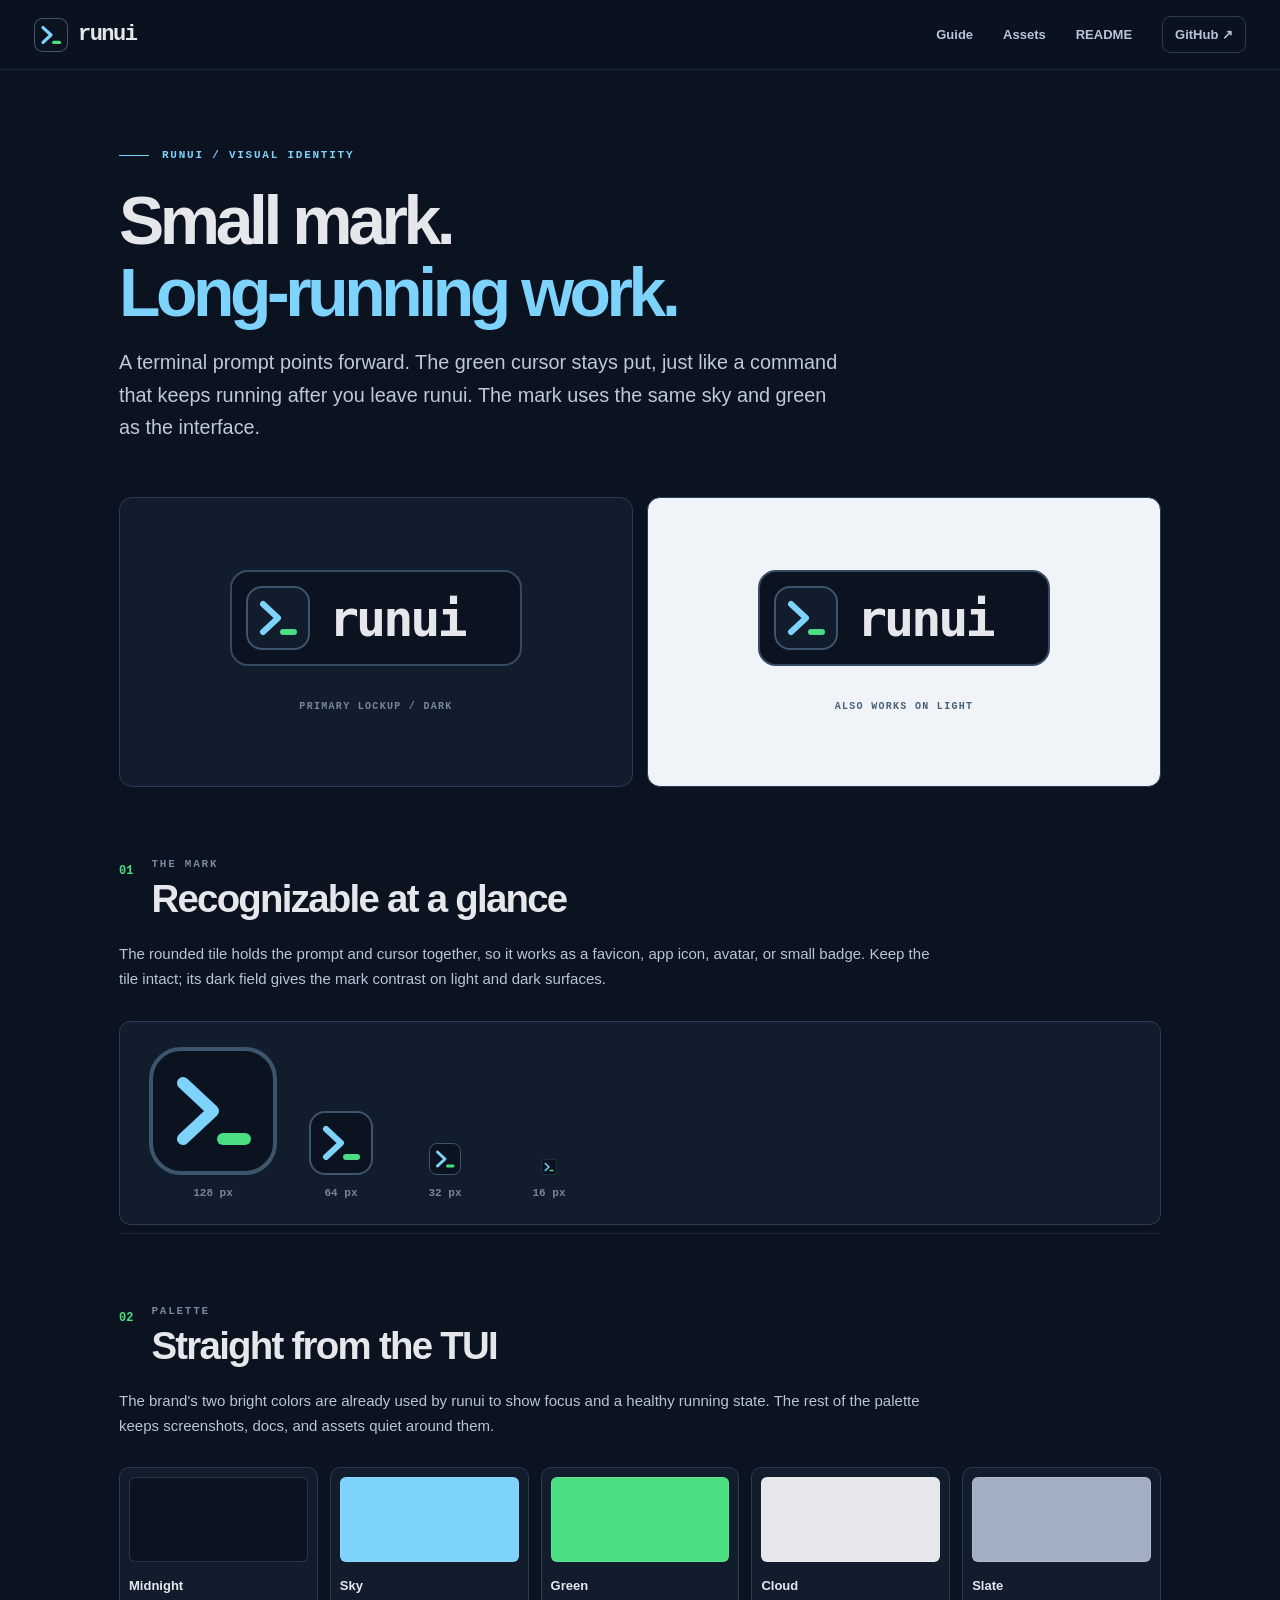
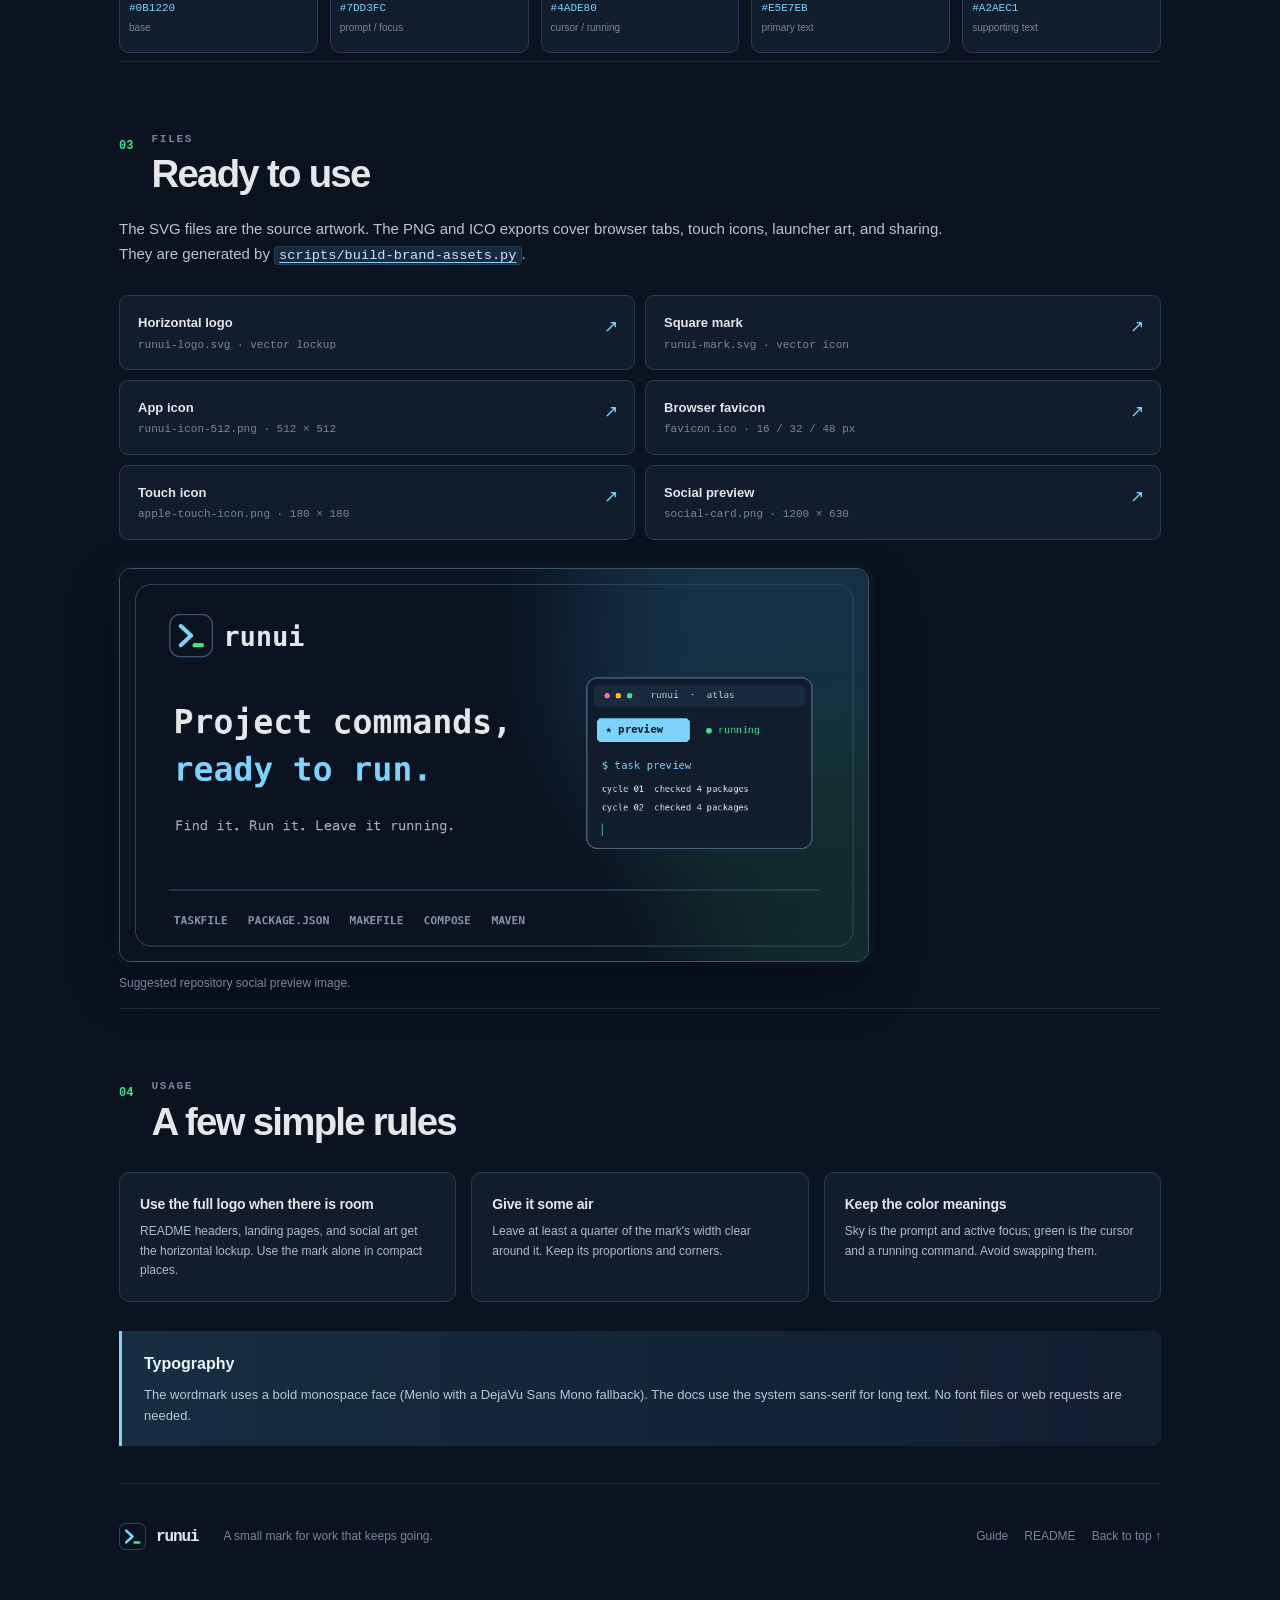
==== docs/brand.html @ 5b694c56 "docs: add illustrated guide and runui branding" ====
<!doctype html>
<html lang="en">
<head>
  <meta charset="utf-8">
  <meta name="viewport" content="width=device-width, initial-scale=1">
  <meta name="theme-color" content="#0b1220">
  <meta name="description" content="The runui brand kit: vector logo, icon, colors, favicon exports, and social preview.">
  <title>runui — brand kit</title>
  <link rel="icon" href="assets/runui-mark.svg" type="image/svg+xml">
  <link rel="alternate icon" href="assets/favicon.ico" sizes="any">
  <link rel="apple-touch-icon" href="assets/apple-touch-icon.png">
  <link rel="stylesheet" href="style.css">
</head>
<body>
  <a class="skip-link" href="#content">Skip to content</a>
  <header class="site-header">
    <div class="header-inner">
      <a class="wordmark" href="index.html" aria-label="runui guide"><img src="assets/runui-mark.svg" width="34" height="34" alt=""><span>runui</span></a>
      <nav aria-label="Top navigation">
        <a href="index.html">Guide</a>
        <a class="nav-secondary" href="#assets">Assets</a>
        <a class="nav-secondary" href="../README.md">README</a>
        <a class="github-link" href="https://github.com/lechero/runui">GitHub <span aria-hidden="true">↗</span></a>
      </nav>
    </div>
  </header>

  <main class="brand-page" id="content">
    <section class="brand-intro">
      <p class="eyebrow"><span class="eyebrow-rule"></span> RUNUI / VISUAL IDENTITY</p>
      <h1>Small mark.<br><em>Long-running work.</em></h1>
      <p class="hero-lede">A terminal prompt points forward. The green cursor stays put, just like a command that keeps running after you leave runui. The mark uses the same sky and green as the interface.</p>
    </section>

    <section class="brand-showcase" aria-labelledby="showcase-title">
      <h2 id="showcase-title" class="visually-hidden">Logo preview</h2>
      <div class="brand-on-dark"><img src="assets/runui-logo.svg" width="292" height="96" alt="runui horizontal logo on a dark background"><span>PRIMARY LOCKUP / DARK</span></div>
      <div class="brand-on-light"><img src="assets/runui-logo.svg" width="292" height="96" alt="The same runui logo on a light background"><span>ALSO WORKS ON LIGHT</span></div>
    </section>

    <section class="content-section" aria-labelledby="mark-title">
      <div class="section-head"><span class="section-number">01</span><div><p class="section-kicker">THE MARK</p><h2 id="mark-title">Recognizable at a glance</h2></div></div>
      <p>The rounded tile holds the prompt and cursor together, so it works as a favicon, app icon, avatar, or small badge. Keep the tile intact; its dark field gives the mark contrast on light and dark surfaces.</p>
      <div class="mark-scale"><div><img src="assets/runui-mark.svg" width="128" height="128" alt="runui mark at large size"><span>128 px</span></div><div><img src="assets/runui-mark.svg" width="64" height="64" alt="runui mark at medium size"><span>64 px</span></div><div><img src="assets/runui-mark.svg" width="32" height="32" alt="runui mark at small size"><span>32 px</span></div><div><img src="assets/runui-mark.svg" width="16" height="16" alt="runui mark at favicon size"><span>16 px</span></div></div>
    </section>

    <section class="content-section" aria-labelledby="palette-title">
      <div class="section-head"><span class="section-number">02</span><div><p class="section-kicker">PALETTE</p><h2 id="palette-title">Straight from the TUI</h2></div></div>
      <p>The brand's two bright colors are already used by runui to show focus and a healthy running state. The rest of the palette keeps screenshots, docs, and assets quiet around them.</p>
      <div class="palette-grid"><div><span style="background:#0B1220"></span><strong>Midnight</strong><code>#0B1220</code><small>base</small></div><div><span style="background:#7DD3FC"></span><strong>Sky</strong><code>#7DD3FC</code><small>prompt / focus</small></div><div><span style="background:#4ADE80"></span><strong>Green</strong><code>#4ADE80</code><small>cursor / running</small></div><div><span style="background:#E5E7EB"></span><strong>Cloud</strong><code>#E5E7EB</code><small>primary text</small></div><div><span style="background:#A2AEC1"></span><strong>Slate</strong><code>#A2AEC1</code><small>supporting text</small></div></div>
    </section>

    <section class="content-section" id="assets" aria-labelledby="assets-title">
      <div class="section-head"><span class="section-number">03</span><div><p class="section-kicker">FILES</p><h2 id="assets-title">Ready to use</h2></div></div>
      <p>The SVG files are the source artwork. The PNG and ICO exports cover browser tabs, touch icons, launcher art, and sharing. They are generated by <a href="../scripts/build-brand-assets.py"><code>scripts/build-brand-assets.py</code></a>.</p>
      <div class="asset-list">
        <a href="assets/runui-logo.svg"><strong>Horizontal logo</strong><span>runui-logo.svg · vector lockup</span><b aria-hidden="true">↗</b></a>
        <a href="assets/runui-mark.svg"><strong>Square mark</strong><span>runui-mark.svg · vector icon</span><b aria-hidden="true">↗</b></a>
        <a href="assets/runui-icon-512.png"><strong>App icon</strong><span>runui-icon-512.png · 512 × 512</span><b aria-hidden="true">↗</b></a>
        <a href="assets/favicon.ico"><strong>Browser favicon</strong><span>favicon.ico · 16 / 32 / 48 px</span><b aria-hidden="true">↗</b></a>
        <a href="assets/apple-touch-icon.png"><strong>Touch icon</strong><span>apple-touch-icon.png · 180 × 180</span><b aria-hidden="true">↗</b></a>
        <a href="assets/social-card.png"><strong>Social preview</strong><span>social-card.png · 1200 × 630</span><b aria-hidden="true">↗</b></a>
      </div>
      <figure class="screen social-preview"><a href="assets/social-card.png" aria-label="Open the social preview image"><img src="assets/social-card.png" width="1200" height="630" alt="runui social card with the logo and the words Project commands, ready to run" loading="lazy"></a><figcaption>Suggested repository social preview image.</figcaption></figure>
    </section>

    <section class="content-section" aria-labelledby="usage-title">
      <div class="section-head"><span class="section-number">04</span><div><p class="section-kicker">USAGE</p><h2 id="usage-title">A few simple rules</h2></div></div>
      <div class="brand-rules"><div><h3>Use the full logo when there is room</h3><p>README headers, landing pages, and social art get the horizontal lockup. Use the mark alone in compact places.</p></div><div><h3>Give it some air</h3><p>Leave at least a quarter of the mark's width clear around it. Keep its proportions and corners.</p></div><div><h3>Keep the color meanings</h3><p>Sky is the prompt and active focus; green is the cursor and a running command. Avoid swapping them.</p></div></div>
      <div class="callout"><strong>Typography</strong><p>The wordmark uses a bold monospace face (Menlo with a DejaVu Sans Mono fallback). The docs use the system sans-serif for long text. No font files or web requests are needed.</p></div>
    </section>

    <footer class="footer"><span class="wordmark"><img src="assets/runui-mark.svg" width="27" height="27" alt=""><span>runui</span></span><p>A small mark for work that keeps going.</p><div><a href="index.html">Guide</a><a href="../README.md">README</a><a href="#content">Back to top ↑</a></div></footer>
  </main>
</body>
</html>
---- docs/style.css ----
:root {
  color-scheme: dark;
  --bg: #0b1220;
  --surface: #111c2d;
  --surface-raised: #172338;
  --border: #2b3b54;
  --text: #e5e7eb;
  --muted: #a2aec1;
  --quiet: #77869d;
  --accent: #7dd3fc;
  --green: #4ade80;
  --amber: #fbbf24;
  --red: #f87171;
  --font-sans: -apple-system, BlinkMacSystemFont, "Segoe UI", Inter, sans-serif;
  --font-mono: ui-monospace, "SFMono-Regular", Menlo, Consolas, monospace;
}

* { box-sizing: border-box; }
html { scroll-behavior: smooth; scroll-padding-top: 100px; }
body { margin: 0; background: var(--bg); color: var(--text); font-family: var(--font-sans); line-height: 1.65; -webkit-font-smoothing: antialiased; }
a { color: var(--accent); text-underline-offset: 3px; }
a:hover { color: #b8e8ff; }
img { max-width: 100%; height: auto; display: block; }
::selection { background: #235471; color: white; }
:focus-visible { outline: 2px solid var(--accent); outline-offset: 4px; border-radius: 3px; }
.skip-link { position: absolute; left: 16px; top: -80px; z-index: 20; padding: 8px 14px; background: var(--accent); color: var(--bg); }
.skip-link:focus { top: 12px; }

.site-header { position: sticky; top: 0; z-index: 10; border-bottom: 1px solid rgba(125, 211, 252, .12); background: rgba(11, 18, 32, .89); backdrop-filter: blur(18px); }
.header-inner { max-width: 1510px; height: 69px; margin: auto; padding: 0 34px; display: flex; align-items: center; justify-content: space-between; gap: 24px; }
.wordmark { display: inline-flex; align-items: center; gap: 10px; white-space: nowrap; color: var(--text); font: 700 22px/1 var(--font-mono); letter-spacing: -.07em; text-decoration: none; }
.wordmark:hover { color: var(--text); }
.wordmark img { display: block; flex: none; }
.site-header nav { display: flex; gap: 30px; align-items: center; font-size: 13px; font-weight: 650; }
.site-header nav a { color: #b6c5d7; text-decoration: none; }
.site-header nav a:hover { color: white; }
.site-header nav .github-link { border: 1px solid var(--border); border-radius: 9px; padding: 7px 12px; }

.layout { max-width: 1510px; margin: auto; padding: 0 34px; display: grid; grid-template-columns: 218px minmax(0, 1fr); gap: clamp(38px, 5vw, 88px); }
.sidebar { position: sticky; top: 101px; align-self: start; padding-top: 47px; font-size: 13px; }
.sidebar-label, .section-kicker, .eyebrow { color: var(--accent); font: 750 11px/1.3 var(--font-mono); letter-spacing: .16em; }
.sidebar-label { color: var(--quiet); margin: 0 0 18px 13px; }
.sidebar nav { display: grid; gap: 1px; border-left: 1px solid var(--border); }
.sidebar nav a { padding: 9px 13px; margin-left: -1px; color: #a6b4c8; border-left: 2px solid transparent; text-decoration: none; line-height: 1.35; }
.sidebar nav a:hover, .sidebar nav a:focus { color: var(--accent); border-left-color: var(--accent); background: rgba(125, 211, 252, .055); }
.sidebar-note { margin: 44px 0 0; border-top: 1px solid var(--border); padding-top: 20px; color: #b6c5d7; line-height: 1.5; }
.sidebar-note small { display: block; margin: 5px 0 0 14px; color: var(--quiet); font-size: 11px; }
.status-dot { width: 7px; height: 7px; display: inline-block; margin-right: 6px; border-radius: 50%; background: var(--green); box-shadow: 0 0 12px rgba(74, 222, 128, .45); vertical-align: 1px; }
main { min-width: 0; }

.hero { padding-top: 62px; position: relative; }
.hero::before { content: ""; position: absolute; z-index: -1; top: 10px; right: -60px; width: 540px; height: 370px; background: radial-gradient(ellipse, rgba(36, 111, 144, .19), transparent 68%); pointer-events: none; }
.hero-copy { max-width: 920px; }
.eyebrow { display: flex; align-items: center; gap: 13px; margin: 0 0 23px; }
.eyebrow-rule { display: block; width: 30px; height: 1px; background: var(--accent); }
h1, h2, h3, p { margin-top: 0; }
h1 { max-width: 900px; margin-bottom: 18px; font-size: clamp(47px, 5.3vw, 78px); line-height: 1.05; letter-spacing: -.065em; font-weight: 760; }
h1 em { color: var(--accent); font-style: normal; }
.hero-lede { max-width: 760px; color: #bec9d7; font-size: clamp(17px, 1.55vw, 21px); line-height: 1.65; }
.hero-actions { display: flex; flex-wrap: wrap; gap: 11px; margin: 28px 0 31px; }
.button { display: inline-flex; align-items: center; justify-content: center; gap: 16px; min-height: 43px; padding: 9px 17px; border-radius: 8px; text-decoration: none; font-size: 13px; font-weight: 730; transition: transform .18s ease, background .18s ease; }
.button:hover { transform: translateY(-2px); }
.button-primary { background: var(--accent); color: #07111d; }
.button-primary:hover { background: #a3e3ff; color: #07111d; }
.button-secondary { color: #d8e5f3; border: 1px solid #43536a; }
.button-secondary:hover { color: white; background: #1a2c44; }
.hero-facts { display: flex; flex-wrap: wrap; gap: 15px 32px; margin-bottom: 33px; color: var(--quiet); font: 12px/1.4 var(--font-mono); }
.hero-facts strong { color: var(--green); font-size: 15px; }

.screen { margin: 28px 0 8px; }
.screen a { display: block; overflow: hidden; border: 1px solid #40526a; border-radius: 12px; box-shadow: 0 22px 52px rgba(0, 0, 0, .31), 0 0 0 5px rgba(125, 211, 252, .025); }
.screen a:hover { border-color: var(--accent); }
.screen img { width: 100%; background: #0b1220; }
.screen figcaption { margin: 12px 0 0; color: var(--quiet); font-size: 12px; line-height: 1.5; }
.hero-screen { margin-top: 0; }

.content-section { padding: 88px 0 8px; border-bottom: 1px solid rgba(160, 181, 213, .13); }
.section-head { display: flex; align-items: start; gap: 18px; margin-bottom: 22px; }
.section-number { color: var(--green); font: 700 12px/1.3 var(--font-mono); padding-top: 7px; }
.section-kicker { color: var(--quiet); margin: 0 0 6px; }
h2 { margin: 0; font-size: clamp(29px, 3vw, 43px); line-height: 1.12; letter-spacing: -.045em; }
.content-section > p { max-width: 830px; color: #b8c5d6; font-size: 15px; }
.content-section h3 { margin-bottom: 6px; font-size: 16px; letter-spacing: -.015em; }
p { margin-bottom: 17px; }
code, pre, kbd { font-family: var(--font-mono); }
p code, li code, td code { color: #c9e6fa; font-size: .91em; background: #1a2a3e; border: 1px solid #263d55; border-radius: 4px; padding: 1px 4px; overflow-wrap: anywhere; }
kbd { display: inline-block; min-width: 20px; padding: 1px 5px; border-radius: 4px; border: 1px solid #42516a; background: #1b2b42; box-shadow: inset 0 -1px #0b1220; color: #e1edf9; font-size: .84em; line-height: 1.55; text-align: center; white-space: nowrap; }
.muted { color: var(--quiet); }
.good { color: var(--green); }
.bad { color: var(--red); }
.warn { color: var(--amber); }
.fine-print { margin-top: 14px; color: var(--quiet) !important; font-size: 12px !important; }

.code-grid { display: grid; grid-template-columns: repeat(2, minmax(0, 1fr)); gap: 13px; margin: 24px 0; }
.code-card { min-width: 0; padding: 18px 20px 8px; border-radius: 10px; border: 1px solid var(--border); background: var(--surface); }
.code-label, .terminal-label { margin-bottom: 14px; color: var(--accent); font: 700 11px/1.2 var(--font-mono); letter-spacing: .04em; }
.code-card pre { margin: 0 0 12px; overflow-x: auto; color: #ebf4ff; font-size: 12px; }
.code-card p { color: var(--quiet); font-size: 12px; }
.terminal-example { border: 1px solid #35506a; background: #0a101c; border-radius: 10px; padding: 18px 20px; }
.terminal-example pre { margin: 0; color: var(--green); overflow-x: auto; font-size: 13px; line-height: 1.8; }

.steps { display: grid; grid-template-columns: repeat(2, minmax(0, 1fr)); gap: 18px 30px; margin: 28px 0 32px; }
.step { display: flex; align-items: start; gap: 15px; }
.step > span { display: grid; place-items: center; flex: 0 0 28px; width: 28px; height: 28px; border: 1px solid #427189; color: var(--accent); border-radius: 50%; font: 700 12px/1 var(--font-mono); }
.step p { color: #aab9ca; font-size: 13px; line-height: 1.6; }
.step h3 { margin-top: 2px; }

.source-grid { display: grid; grid-template-columns: repeat(6, minmax(0, 1fr)); gap: 12px; margin: 27px 0 30px; }
.source-card { grid-column: span 2; min-width: 0; border: 1px solid var(--border); border-radius: 10px; background: var(--surface); padding: 20px; }
.source-card:nth-child(4), .source-card:nth-child(5) { grid-column: span 3; }
.source-tag { color: var(--green); font: 700 10px/1.3 var(--font-mono); letter-spacing: .09em; }
.source-card h3 { margin: 14px 0 6px; }
.source-card p { color: #adbacb; font-size: 13px; line-height: 1.56; min-height: 60px; }
.source-card > code { color: var(--accent); font-size: 11px; overflow-wrap: anywhere; }
.source-shots { display: grid; grid-template-columns: repeat(3, minmax(0, 1fr)); gap: 12px; margin: 22px 0 0; }
.source-shots .screen { min-width: 0; margin: 0; }
.source-shots .screen a { border-radius: 7px; }
.source-shots figcaption { font-size: 11px; }
.callout { margin: 29px 0; padding: 20px 22px; border-left: 3px solid var(--accent); border-radius: 0 8px 8px 0; background: linear-gradient(90deg, #172d41, #121e30); }
.callout strong { color: #eaf5fc; }
.callout p { color: #b5c8d9; font-size: 13px; margin: 6px 0 0; }

.split-note { display: grid; grid-template-columns: repeat(2, minmax(0, 1fr)); gap: 13px; margin: 26px 0; }
.split-note > div { padding: 23px; background: var(--surface); border: 1px solid var(--border); border-radius: 10px; }
.split-note p { color: #aebdd0; font-size: 13px; margin-bottom: 0; }
.mark { display: inline-block; font: 800 20px/1 var(--font-mono); margin-bottom: 13px; }
.star { color: var(--amber); }
.dollar { color: var(--accent); }
.state-grid { display: flex; gap: 9px; flex-wrap: wrap; margin: 24px 0 27px; }
.state-grid div { display: flex; gap: 10px; align-items: center; border: 1px solid var(--border); border-radius: 8px; padding: 7px 13px; background: var(--surface); font-size: 12px; }
.state-grid b { font-size: 16px; }
.two-screens { display: grid; grid-template-columns: repeat(2, minmax(0, 1fr)); gap: 13px; }
.two-screens .screen { min-width: 0; margin: 0 0 24px; }
.two-screens .screen a { border-radius: 8px; }
.two-screens figcaption { font-size: 11px; }
.snapshot-pair { margin-top: 26px; }

.table-wrap { overflow-x: auto; border: 1px solid var(--border); border-radius: 10px; margin: 24px 0 30px; }
table { border-collapse: collapse; width: 100%; font-size: 13px; }
th { text-align: left; color: var(--accent); font: 700 11px/1.3 var(--font-mono); letter-spacing: .09em; background: #18293e; }
th, td { padding: 12px 15px; border-bottom: 1px solid #27364b; vertical-align: top; }
tbody tr:last-child td { border-bottom: 0; }
tbody tr:nth-child(even) { background: #101b2b; }
td:first-child { white-space: nowrap; }
td:last-child { color: #adbbca; }
.cli-list { display: grid; gap: 10px; margin: 25px 0; }
.cli-list > div { display: grid; grid-template-columns: minmax(180px, 270px) minmax(0, 1fr); gap: 18px; align-items: start; padding: 17px 19px; border: 1px solid var(--border); background: var(--surface); border-radius: 9px; }
.cli-list > div > code { color: var(--green); font-size: 12px; }
.cli-list p { margin: 0; color: #aebbc9; font-size: 13px; }
.file-list { display: grid; grid-template-columns: repeat(2, minmax(0, 1fr)); gap: 12px; margin: 25px 0; }
.file-list > div { padding: 20px; border: 1px solid var(--border); border-radius: 9px; background: var(--surface); min-width: 0; }
.file-list span, .file-list code, .file-list small { display: block; }
.file-list span { font-weight: 700; margin-bottom: 11px; }
.file-list code { color: var(--accent); font-size: 12px; overflow-wrap: anywhere; }
.file-list small { color: var(--quiet); font-size: 11px; margin-top: 10px; }
.file-list small code { display: inline; color: var(--quiet); font-size: 11px; }

.footer { display: grid; grid-template-columns: auto 1fr auto; gap: 25px; align-items: center; padding: 39px 0 60px; color: var(--quiet); font-size: 12px; }
.footer .wordmark { font-size: 16px; }
.footer p { margin: 0; }
.footer > div { display: flex; flex-wrap: wrap; gap: 16px; }
.footer a { color: var(--quiet); text-decoration: none; }
.footer a:hover { color: var(--accent); }

.visually-hidden { position: absolute; width: 1px; height: 1px; overflow: hidden; clip: rect(0, 0, 0, 0); white-space: nowrap; }
.brand-page { max-width: 1110px; margin: 0 auto; padding: 0 34px; }
.brand-intro { padding: 78px 0 36px; }
.brand-intro h1 { max-width: 850px; }
.brand-intro .hero-lede { max-width: 720px; }
.brand-showcase { display: grid; grid-template-columns: repeat(2, minmax(0, 1fr)); gap: 14px; }
.brand-showcase > div { display: flex; min-width: 0; min-height: 290px; flex-direction: column; justify-content: center; align-items: center; gap: 34px; border-radius: 13px; border: 1px solid var(--border); padding: 30px; }
.brand-showcase img { width: min(100%, 292px); }
.brand-showcase span { font: 700 10px/1.4 var(--font-mono); letter-spacing: .13em; }
.brand-on-dark { background: #111C2D; }
.brand-on-dark span { color: var(--quiet); }
.brand-on-light { background: #F0F4F8; }
.brand-on-light span { color: #496077; }
.brand-page .content-section { padding-top: 70px; }
.mark-scale { display: flex; align-items: end; flex-wrap: wrap; gap: 24px; padding: 25px 29px; margin: 29px 0 0; background: var(--surface); border: 1px solid var(--border); border-radius: 11px; }
.mark-scale > div { display: grid; justify-items: center; align-content: end; gap: 13px; min-width: 80px; }
.mark-scale span { color: var(--quiet); font: 700 11px/1 var(--font-mono); }
.palette-grid { display: grid; grid-template-columns: repeat(5, minmax(0, 1fr)); gap: 12px; margin: 28px 0 0; }
.palette-grid > div { display: grid; gap: 3px; padding: 9px 9px 15px; border: 1px solid var(--border); border-radius: 10px; background: var(--surface); }
.palette-grid span { display: block; height: 85px; margin-bottom: 10px; border: 1px solid rgba(255,255,255,.14); border-radius: 6px; }
.palette-grid strong { font-size: 13px; }
.palette-grid code { color: var(--accent); font-size: 11px; }
.palette-grid small { color: var(--quiet); font-size: 10px; }
.asset-list { display: grid; grid-template-columns: repeat(2, minmax(0, 1fr)); gap: 10px; margin: 28px 0; }
.asset-list a { position: relative; display: grid; gap: 4px; padding: 16px 38px 16px 18px; border: 1px solid var(--border); border-radius: 9px; background: var(--surface); text-decoration: none; }
.asset-list a:hover { border-color: var(--accent); background: #192a3d; }
.asset-list strong { color: var(--text); font-size: 13px; }
.asset-list span { color: var(--quiet); font: 11px/1.4 var(--font-mono); overflow-wrap: anywhere; }
.asset-list b { position: absolute; right: 16px; top: 17px; color: var(--accent); font-size: 17px; font-weight: 400; }
.social-preview { max-width: 750px; }
.brand-rules { display: grid; grid-template-columns: repeat(3, minmax(0, 1fr)); gap: 15px; margin: 29px 0; }
.brand-rules > div { padding: 20px; border: 1px solid var(--border); border-radius: 10px; background: var(--surface); }
.brand-rules h3 { font-size: 14px; }
.brand-rules p { margin: 0; color: #adbbca; font-size: 12px; }

@media (max-width: 1120px) {
  .layout { grid-template-columns: 168px minmax(0, 1fr); gap: 35px; }
  .source-grid { grid-template-columns: repeat(2, minmax(0, 1fr)); }
  .source-card, .source-card:nth-child(4), .source-card:nth-child(5) { grid-column: span 1; }
  .source-shots { grid-template-columns: repeat(2, minmax(0, 1fr)); }
}
@media (max-width: 800px) {
  .header-inner { padding: 0 20px; }
  .site-header nav { gap: 14px; }
  .site-header nav .nav-secondary { display: none; }
  .layout { display: block; padding: 0 20px; }
  .sidebar { display: none; }
  .hero { padding-top: 55px; }
  .hero::before { right: 0; width: 100%; }
  .content-section { padding-top: 70px; }
  .footer { grid-template-columns: 1fr; gap: 12px; }
  .brand-page { padding: 0 20px; }
  .brand-showcase { grid-template-columns: 1fr; }
  .brand-showcase > div { min-height: 250px; }
  .palette-grid { grid-template-columns: repeat(3, minmax(0, 1fr)); }
  .brand-rules { grid-template-columns: 1fr; }
}
@media (max-width: 560px) {
  .header-inner { height: 58px; }
  .site-header nav .nav-mobile-hide { display: none; }
  .hero { padding-top: 42px; }
  h1 { font-size: 46px; }
  .hero-facts { gap: 10px 18px; font-size: 10px; }
  .code-grid, .steps, .source-grid, .source-shots, .split-note, .two-screens, .file-list { grid-template-columns: 1fr; }
  .cli-list > div { grid-template-columns: 1fr; gap: 8px; }
  .content-section { padding-top: 58px; }
  td:first-child { white-space: normal; min-width: 165px; }
  .brand-intro { padding-top: 55px; }
  .mark-scale { gap: 15px; padding: 18px; }
  .palette-grid, .asset-list { grid-template-columns: repeat(2, minmax(0, 1fr)); }
}
@media (prefers-reduced-motion: reduce) {
  html { scroll-behavior: auto; }
  .button { transition: none; }
}
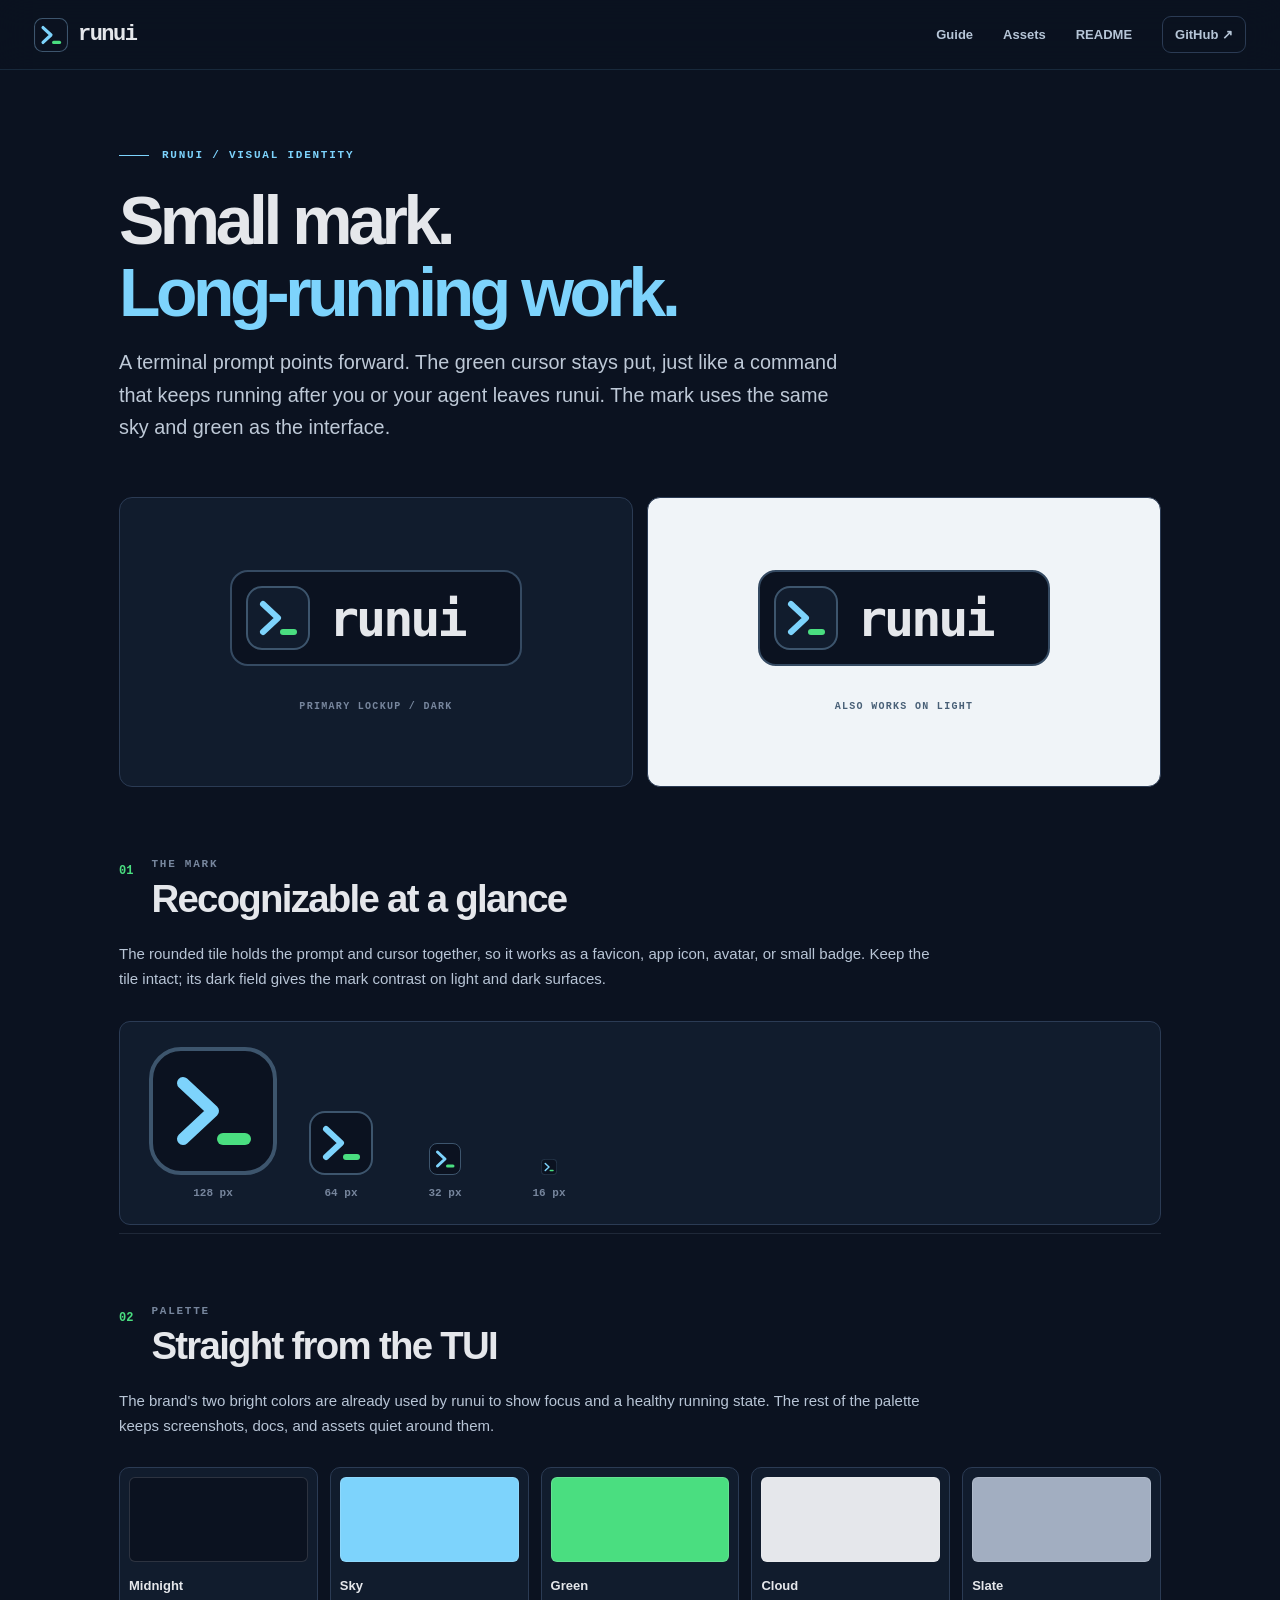
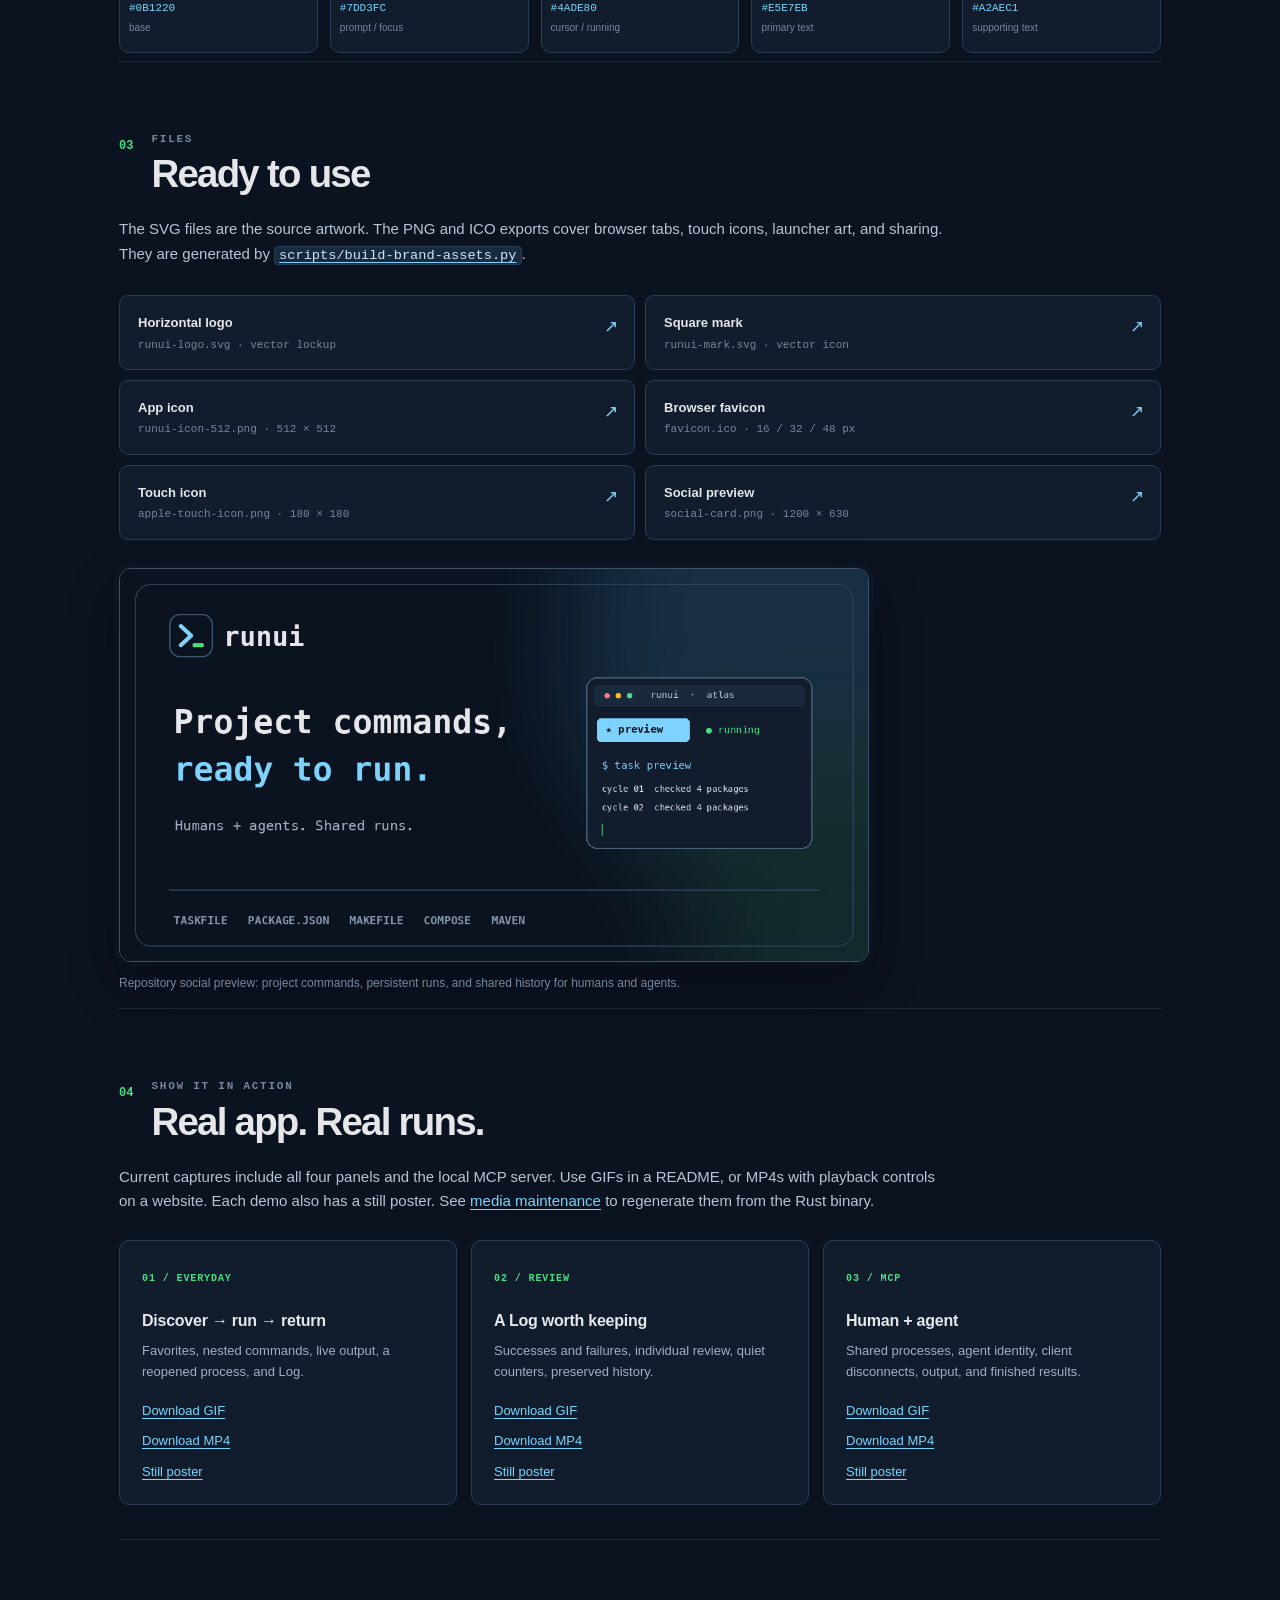
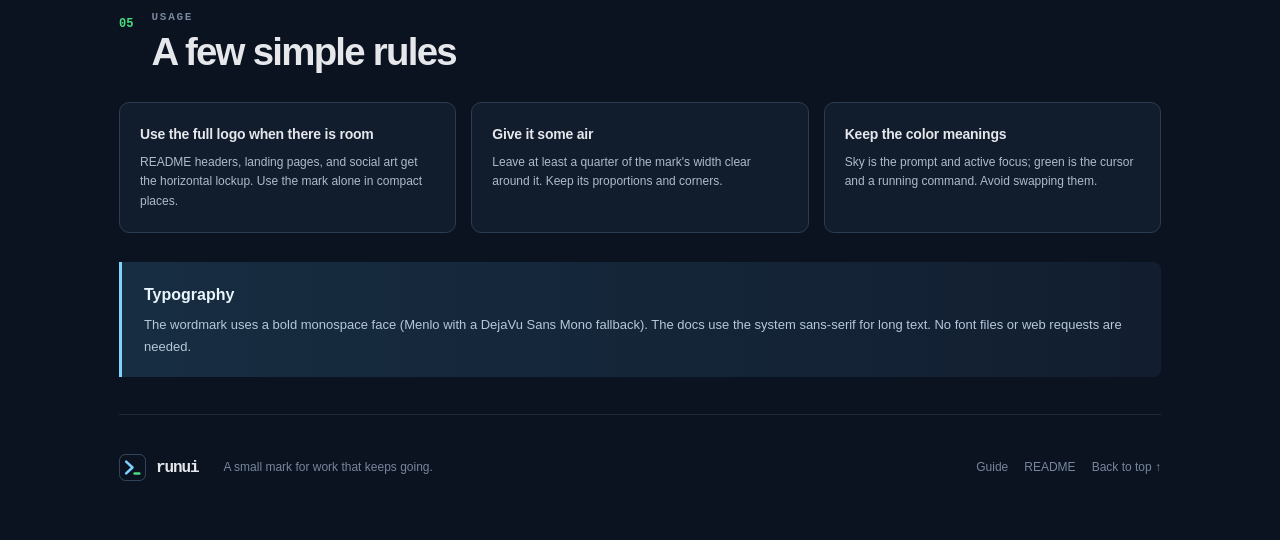
==== commit 326b0c29: "docs: showcase Log, MCP and shared run history" ====
--- a/docs/brand.html
+++ b/docs/brand.html
@@ -4,7 +4,7 @@
   <meta charset="utf-8">
   <meta name="viewport" content="width=device-width, initial-scale=1">
   <meta name="theme-color" content="#0b1220">
-  <meta name="description" content="The runui brand kit: vector logo, icon, colors, favicon exports, and social preview.">
+  <meta name="description" content="The Runui brand kit: logo, icons, colors, social preview, and real demos of persistent runs, Log and MCP agent tools.">
   <title>runui — brand kit</title>
   <link rel="icon" href="assets/runui-mark.svg" type="image/svg+xml">
   <link rel="alternate icon" href="assets/favicon.ico" sizes="any">
@@ -25,11 +25,11 @@
     </div>
   </header>
 
-  <main class="brand-page" id="content">
+  <main class="brand-page" id="content" tabindex="-1">
     <section class="brand-intro">
       <p class="eyebrow"><span class="eyebrow-rule"></span> RUNUI / VISUAL IDENTITY</p>
       <h1>Small mark.<br><em>Long-running work.</em></h1>
-      <p class="hero-lede">A terminal prompt points forward. The green cursor stays put, just like a command that keeps running after you leave runui. The mark uses the same sky and green as the interface.</p>
+      <p class="hero-lede">A terminal prompt points forward. The green cursor stays put, just like a command that keeps running after you or your agent leaves runui. The mark uses the same sky and green as the interface.</p>
     </section>
 
     <section class="brand-showcase" aria-labelledby="showcase-title">
@@ -61,11 +61,21 @@
         <a href="assets/apple-touch-icon.png"><strong>Touch icon</strong><span>apple-touch-icon.png · 180 × 180</span><b aria-hidden="true">↗</b></a>
         <a href="assets/social-card.png"><strong>Social preview</strong><span>social-card.png · 1200 × 630</span><b aria-hidden="true">↗</b></a>
       </div>
-      <figure class="screen social-preview"><a href="assets/social-card.png" aria-label="Open the social preview image"><img src="assets/social-card.png" width="1200" height="630" alt="runui social card with the logo and the words Project commands, ready to run" loading="lazy"></a><figcaption>Suggested repository social preview image.</figcaption></figure>
+      <figure class="screen social-preview"><a href="assets/social-card.png" aria-label="Open the social preview image"><img src="assets/social-card.png" width="1200" height="630" alt="Runui social card: project commands, ready to run, for humans and agents with shared runs and history" loading="lazy"></a><figcaption>Repository social preview: project commands, persistent runs, and shared history for humans and agents.</figcaption></figure>
+    </section>
+
+    <section class="content-section" id="demos" aria-labelledby="demos-title">
+      <div class="section-head"><span class="section-number">04</span><div><p class="section-kicker">SHOW IT IN ACTION</p><h2 id="demos-title">Real app. Real runs.</h2></div></div>
+      <p>Current captures include all four panels and the local MCP server. Use GIFs in a README, or MP4s with playback controls on a website. Each demo also has a still poster. See <a href="README.md">media maintenance</a> to regenerate them from the Rust binary.</p>
+      <div class="demo-downloads">
+        <article><span class="source-tag">01 / EVERYDAY</span><h3>Discover → run → return</h3><p>Favorites, nested commands, live output, a reopened process, and Log.</p><a href="assets/tour.gif">Download GIF</a><a href="assets/tour.mp4">Download MP4</a><a href="assets/running.png">Still poster</a></article>
+        <article><span class="source-tag">02 / REVIEW</span><h3>A Log worth keeping</h3><p>Successes and failures, individual review, quiet counters, preserved history.</p><a href="assets/log-tour.gif">Download GIF</a><a href="assets/log-tour.mp4">Download MP4</a><a href="assets/log.png">Still poster</a></article>
+        <article><span class="source-tag">03 / MCP</span><h3>Human + agent</h3><p>Shared processes, agent identity, client disconnects, output, and finished results.</p><a href="assets/agents-tour.gif">Download GIF</a><a href="assets/agents-tour.mp4">Download MP4</a><a href="assets/agents.png">Still poster</a></article>
+      </div>
     </section>
 
     <section class="content-section" aria-labelledby="usage-title">
-      <div class="section-head"><span class="section-number">04</span><div><p class="section-kicker">USAGE</p><h2 id="usage-title">A few simple rules</h2></div></div>
+      <div class="section-head"><span class="section-number">05</span><div><p class="section-kicker">USAGE</p><h2 id="usage-title">A few simple rules</h2></div></div>
       <div class="brand-rules"><div><h3>Use the full logo when there is room</h3><p>README headers, landing pages, and social art get the horizontal lockup. Use the mark alone in compact places.</p></div><div><h3>Give it some air</h3><p>Leave at least a quarter of the mark's width clear around it. Keep its proportions and corners.</p></div><div><h3>Keep the color meanings</h3><p>Sky is the prompt and active focus; green is the cursor and a running command. Avoid swapping them.</p></div></div>
       <div class="callout"><strong>Typography</strong><p>The wordmark uses a bold monospace face (Menlo with a DejaVu Sans Mono fallback). The docs use the system sans-serif for long text. No font files or web requests are needed.</p></div>
     </section>
--- a/docs/style.css
+++ b/docs/style.css
@@ -16,7 +16,7 @@
 }
 
 * { box-sizing: border-box; }
-html { scroll-behavior: smooth; scroll-padding-top: 100px; }
+html { scroll-behavior: smooth; }
 body { margin: 0; background: var(--bg); color: var(--text); font-family: var(--font-sans); line-height: 1.65; -webkit-font-smoothing: antialiased; }
 a { color: var(--accent); text-underline-offset: 3px; }
 a:hover { color: #b8e8ff; }
@@ -49,7 +49,7 @@
 main { min-width: 0; }
 
 .hero { padding-top: 62px; position: relative; }
-.hero::before { content: ""; position: absolute; z-index: -1; top: 10px; right: -60px; width: 540px; height: 370px; background: radial-gradient(ellipse, rgba(36, 111, 144, .19), transparent 68%); pointer-events: none; }
+.hero::before { content: ""; position: absolute; z-index: -1; top: 10px; right: 0; width: min(540px, 100%); height: 370px; background: radial-gradient(ellipse, rgba(36, 111, 144, .19), transparent 68%); pointer-events: none; }
 .hero-copy { max-width: 920px; }
 .eyebrow { display: flex; align-items: center; gap: 13px; margin: 0 0 23px; }
 .eyebrow-rule { display: block; width: 30px; height: 1px; background: var(--accent); }
@@ -68,8 +68,8 @@
 .hero-facts strong { color: var(--green); font-size: 15px; }
 
 .screen { margin: 28px 0 8px; }
-.screen a { display: block; overflow: hidden; border: 1px solid #40526a; border-radius: 12px; box-shadow: 0 22px 52px rgba(0, 0, 0, .31), 0 0 0 5px rgba(125, 211, 252, .025); }
-.screen a:hover { border-color: var(--accent); }
+.screen > a { display: block; overflow: hidden; border: 1px solid #40526a; border-radius: 12px; box-shadow: 0 22px 52px rgba(0, 0, 0, .31), 0 0 0 5px rgba(125, 211, 252, .025); }
+.screen > a:hover { border-color: var(--accent); }
 .screen img { width: 100%; background: #0b1220; }
 .screen figcaption { margin: 12px 0 0; color: var(--quiet); font-size: 12px; line-height: 1.5; }
 .hero-screen { margin-top: 0; }
@@ -92,6 +92,7 @@
 .fine-print { margin-top: 14px; color: var(--quiet) !important; font-size: 12px !important; }
 
 .code-grid { display: grid; grid-template-columns: repeat(2, minmax(0, 1fr)); gap: 13px; margin: 24px 0; }
+.code-card-primary { grid-column: 1 / -1; }
 .code-card { min-width: 0; padding: 18px 20px 8px; border-radius: 10px; border: 1px solid var(--border); background: var(--surface); }
 .code-label, .terminal-label { margin-bottom: 14px; color: var(--accent); font: 700 11px/1.2 var(--font-mono); letter-spacing: .04em; }
 .code-card pre { margin: 0 0 12px; overflow-x: auto; color: #ebf4ff; font-size: 12px; }
@@ -114,7 +115,7 @@
 .source-card > code { color: var(--accent); font-size: 11px; overflow-wrap: anywhere; }
 .source-shots { display: grid; grid-template-columns: repeat(3, minmax(0, 1fr)); gap: 12px; margin: 22px 0 0; }
 .source-shots .screen { min-width: 0; margin: 0; }
-.source-shots .screen a { border-radius: 7px; }
+.source-shots .screen > a { border-radius: 7px; }
 .source-shots figcaption { font-size: 11px; }
 .callout { margin: 29px 0; padding: 20px 22px; border-left: 3px solid var(--accent); border-radius: 0 8px 8px 0; background: linear-gradient(90deg, #172d41, #121e30); }
 .callout strong { color: #eaf5fc; }
@@ -129,9 +130,24 @@
 .state-grid { display: flex; gap: 9px; flex-wrap: wrap; margin: 24px 0 27px; }
 .state-grid div { display: flex; gap: 10px; align-items: center; border: 1px solid var(--border); border-radius: 8px; padding: 7px 13px; background: var(--surface); font-size: 12px; }
 .state-grid b { font-size: 16px; }
+.status-preview { display: flex; align-items: center; gap: 19px; min-height: 67px; margin: 27px 0 11px; padding: 13px 21px; border: 1px solid #3d506a; border-radius: 11px; background: linear-gradient(115deg, #1c2134, #121b2a); box-shadow: 0 16px 38px rgba(0, 0, 0, .22); font: 700 15px/1.3 var(--font-mono); }
+.status-preview-window { color: #e7d9f4; }
+.status-preview-spacer { flex: 1; border-top: 2px dotted #566174; }
+.status-preview-running { color: #89b4fa; }
+.status-preview-completed { color: #a6e3a1; }
+.status-preview-errored { color: #f38ba8; }
+.status-steps { display: grid; grid-template-columns: repeat(3, minmax(0, 1fr)); gap: 12px; margin: 31px 0; }
+.status-steps > div { min-width: 0; padding: 20px; border: 1px solid var(--border); border-radius: 10px; background: var(--surface); }
+.status-step-number { color: var(--accent); font: 700 11px/1 var(--font-mono); letter-spacing: .12em; }
+.status-steps h3 { margin: 16px 0 8px; }
+.status-steps p { margin: 0; color: #adbacb; font-size: 13px; }
+.status-command-grid { display: grid; grid-template-columns: repeat(2, minmax(0, 1fr)); gap: 12px; margin: 18px 0; }
+.status-command-grid > div { padding: 16px 18px; border: 1px solid var(--border); border-radius: 9px; background: var(--surface); }
+.status-command-grid code { color: var(--green); font-size: 12px; }
+.status-command-grid p { margin: 7px 0 0; color: #adbacb; font-size: 12px; }
 .two-screens { display: grid; grid-template-columns: repeat(2, minmax(0, 1fr)); gap: 13px; }
 .two-screens .screen { min-width: 0; margin: 0 0 24px; }
-.two-screens .screen a { border-radius: 8px; }
+.two-screens .screen > a { border-radius: 8px; }
 .two-screens figcaption { font-size: 11px; }
 .snapshot-pair { margin-top: 26px; }
 
@@ -212,6 +228,7 @@
   .hero { padding-top: 55px; }
   .hero::before { right: 0; width: 100%; }
   .content-section { padding-top: 70px; }
+  .status-steps { grid-template-columns: 1fr; }
   .footer { grid-template-columns: 1fr; gap: 12px; }
   .brand-page { padding: 0 20px; }
   .brand-showcase { grid-template-columns: 1fr; }
@@ -225,7 +242,8 @@
   .hero { padding-top: 42px; }
   h1 { font-size: 46px; }
   .hero-facts { gap: 10px 18px; font-size: 10px; }
-  .code-grid, .steps, .source-grid, .source-shots, .split-note, .two-screens, .file-list { grid-template-columns: 1fr; }
+  .code-grid, .steps, .source-grid, .source-shots, .split-note, .two-screens, .file-list, .status-command-grid { grid-template-columns: 1fr; }
+  .status-preview { gap: 10px; padding: 13px; font-size: 12px; }
   .cli-list > div { grid-template-columns: 1fr; gap: 8px; }
   .content-section { padding-top: 58px; }
   td:first-child { white-space: normal; min-width: 165px; }
@@ -237,3 +255,40 @@
   html { scroll-behavior: auto; }
   .button { transition: none; }
 }
+
+/* The four entry points mirror the app; demos wait for the reader to play. */
+.panel-map { display: grid; grid-template-columns: repeat(4, minmax(0, 1fr)); gap: 10px; margin: 30px 0 0; }
+.panel-map a { display: grid; grid-template-columns: auto 1fr; gap: 10px; min-width: 0; padding: 15px; border: 1px solid var(--border); border-radius: 10px; background: var(--surface); text-decoration: none; }
+.panel-map a:hover { border-color: var(--accent); background: var(--surface-raised); }
+.panel-map strong { color: var(--text); font-size: 14px; }
+.panel-map span { grid-column: 1 / -1; color: var(--muted); font-size: 12px; }
+.screen > video { display: block; width: 100%; height: auto; border: 1px solid #40526a; border-radius: 12px; background: #0b1220; box-shadow: 0 22px 52px rgba(0, 0, 0, .31); }
+.demo-notes { margin-top: 12px; color: var(--muted); font-size: 13px; }
+.demo-notes summary, .reference-details summary { color: var(--accent); cursor: pointer; width: fit-content; }
+.demo-notes ol { padding-left: 22px; margin: 12px 0; }
+.reference-details { margin: 25px 0; padding: 18px 20px; border: 1px solid var(--border); border-radius: 10px; background: var(--surface); color: var(--muted); font-size: 14px; }
+.reference-details summary { font-weight: 650; }
+.reference-details[open] summary { margin-bottom: 18px; }
+.agent-flow { display: grid; grid-template-columns: repeat(4, minmax(0, 1fr)); gap: 12px; list-style: none; padding: 0; margin: 28px 0; }
+.agent-flow li { min-width: 0; padding: 18px; border: 1px solid var(--border); border-top: 2px solid var(--accent); border-radius: 9px; background: var(--surface); }
+.agent-flow span { display: block; color: var(--green); font: 700 10px/1.4 var(--font-mono); margin-bottom: 15px; }
+.agent-flow code { background: none; border: none; padding: 0; font-size: 12px; }
+.agent-flow p { color: var(--muted); font-size: 12px; margin: 10px 0 0; }
+.demo-downloads { display: grid; grid-template-columns: repeat(3, minmax(0, 1fr)); gap: 14px; margin: 26px 0; }
+.demo-downloads article { min-width: 0; padding: 22px; border: 1px solid var(--border); border-radius: 10px; background: var(--surface); }
+.demo-downloads h3 { margin-top: 18px; }
+.demo-downloads p { font-size: 13px; color: var(--muted); }
+.demo-downloads a { display: block; width: fit-content; font-size: 13px; margin-top: 9px; }
+h1, h2, h3 { text-wrap: balance; }
+section[id] { scroll-margin-top: 20px; }
+#content { scroll-margin-top: 80px; }
+a, summary, video { touch-action: manipulation; }
+@media (max-width: 1120px) {
+  .panel-map, .agent-flow { grid-template-columns: repeat(2, minmax(0, 1fr)); }
+}
+@media (max-width: 800px) {
+  .demo-downloads { grid-template-columns: 1fr; }
+}
+@media (max-width: 380px) {
+  .panel-map, .agent-flow { grid-template-columns: 1fr; }
+}
